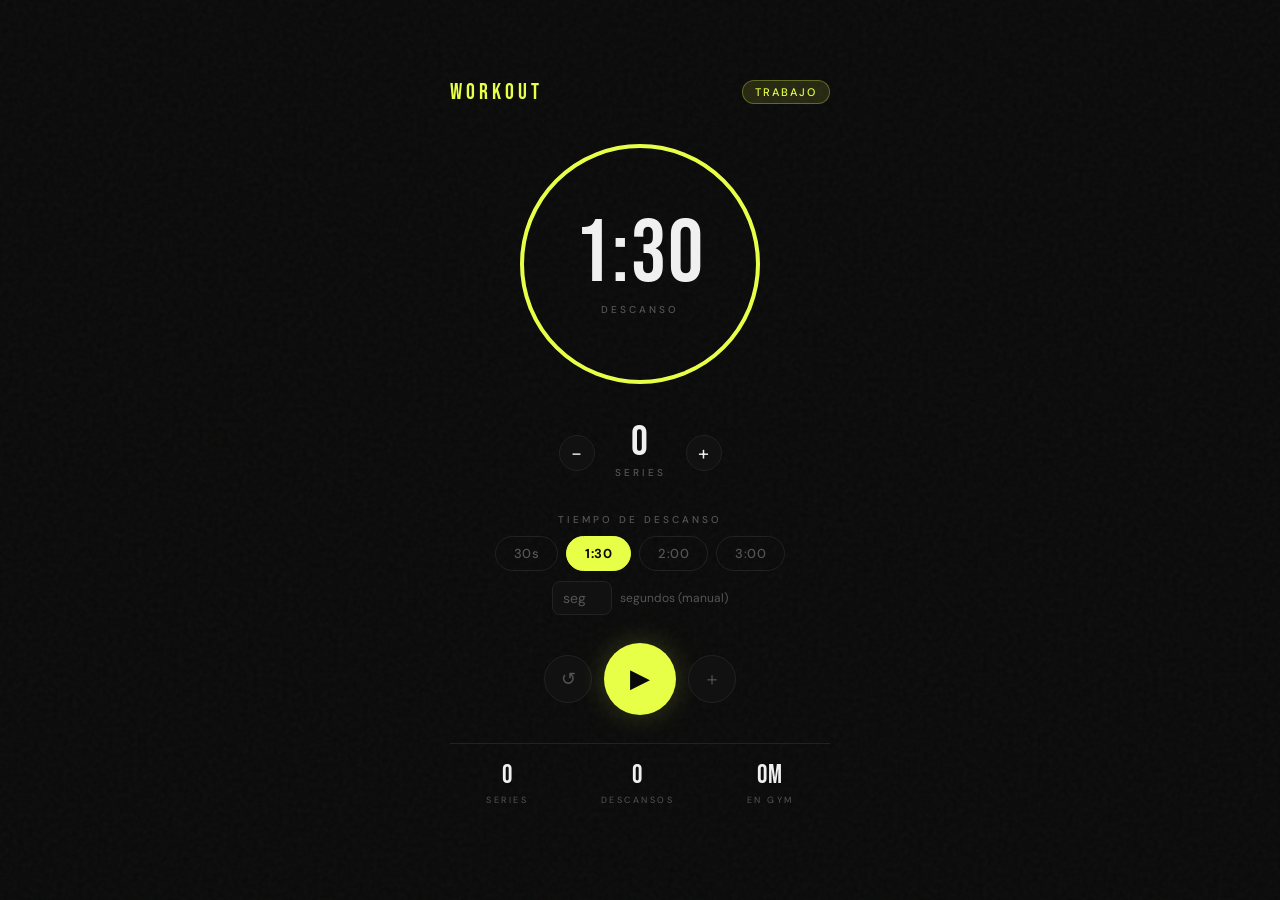
==== gym-timer.html @ 2f742a0a "first commit" ====
<!DOCTYPE html>
<html lang="es">
<head>
<meta charset="UTF-8">
<meta name="viewport" content="width=device-width, initial-scale=1.0">
<title>GYM TIMER</title>
<link href="https://fonts.googleapis.com/css2?family=Bebas+Neue&family=DM+Sans:wght@300;400;500&display=swap" rel="stylesheet">
<style>
  :root {
    --bg: #0a0a0a;
    --surface: #111111;
    --border: #222222;
    --accent: #e8ff47;
    --accent-dim: #b8cc38;
    --text: #f0f0f0;
    --muted: #555555;
    --danger: #ff4747;
    --rest: #47b8ff;
  }

  * { margin: 0; padding: 0; box-sizing: border-box; }

  body {
    background: var(--bg);
    color: var(--text);
    font-family: 'DM Sans', sans-serif;
    min-height: 100vh;
    display: flex;
    flex-direction: column;
    align-items: center;
    justify-content: center;
    overflow: hidden;
    user-select: none;
  }

  /* Subtle grain overlay */
  body::before {
    content: '';
    position: fixed;
    inset: 0;
    background-image: url("data:image/svg+xml,%3Csvg viewBox='0 0 200 200' xmlns='http://www.w3.org/2000/svg'%3E%3Cfilter id='n'%3E%3CfeTurbulence type='fractalNoise' baseFrequency='0.9' numOctaves='4' stitchTiles='stitch'/%3E%3C/filter%3E%3Crect width='100%25' height='100%25' filter='url(%23n)' opacity='0.04'/%3E%3C/svg%3E");
    pointer-events: none;
    z-index: 0;
  }

  .container {
    position: relative;
    z-index: 1;
    width: 100%;
    max-width: 420px;
    padding: 24px 20px;
    display: flex;
    flex-direction: column;
    align-items: center;
    gap: 28px;
  }

  /* Header */
  .header {
    width: 100%;
    display: flex;
    align-items: center;
    justify-content: space-between;
  }

  .logo {
    font-family: 'Bebas Neue', cursive;
    font-size: 22px;
    letter-spacing: 4px;
    color: var(--accent);
  }

  .phase-badge {
    font-size: 11px;
    font-weight: 500;
    letter-spacing: 2px;
    text-transform: uppercase;
    padding: 4px 12px;
    border-radius: 20px;
    transition: all 0.3s;
  }

  .phase-badge.work {
    background: rgba(232,255,71,0.12);
    color: var(--accent);
    border: 1px solid rgba(232,255,71,0.3);
  }

  .phase-badge.rest {
    background: rgba(71,184,255,0.12);
    color: var(--rest);
    border: 1px solid rgba(71,184,255,0.3);
  }

  /* Timer ring */
  .timer-wrap {
    position: relative;
    width: 260px;
    height: 260px;
    display: flex;
    align-items: center;
    justify-content: center;
  }

  .ring-svg {
    position: absolute;
    inset: 0;
    width: 100%;
    height: 100%;
    transform: rotate(-90deg);
  }

  .ring-bg {
    fill: none;
    stroke: var(--border);
    stroke-width: 4;
  }

  .ring-progress {
    fill: none;
    stroke: var(--accent);
    stroke-width: 4;
    stroke-linecap: round;
    transition: stroke-dashoffset 0.5s linear, stroke 0.3s;
  }

  .ring-progress.rest-mode {
    stroke: var(--rest);
  }

  .timer-inner {
    display: flex;
    flex-direction: column;
    align-items: center;
    gap: 4px;
  }

  .time-display {
    font-family: 'Bebas Neue', cursive;
    font-size: 88px;
    line-height: 1;
    letter-spacing: 2px;
    color: var(--text);
    transition: color 0.3s;
  }

  .time-display.warning {
    color: var(--danger);
    animation: pulse 0.5s infinite alternate;
  }

  @keyframes pulse {
    from { opacity: 1; }
    to { opacity: 0.5; }
  }

  .time-label {
    font-size: 10px;
    letter-spacing: 3px;
    text-transform: uppercase;
    color: var(--muted);
    font-weight: 500;
  }

  /* Sets counter */
  .sets-row {
    display: flex;
    align-items: center;
    gap: 20px;
  }

  .sets-btn {
    width: 36px;
    height: 36px;
    border-radius: 50%;
    border: 1px solid var(--border);
    background: var(--surface);
    color: var(--text);
    font-size: 20px;
    cursor: pointer;
    display: flex;
    align-items: center;
    justify-content: center;
    transition: all 0.15s;
    line-height: 1;
    font-family: 'DM Sans', sans-serif;
  }

  .sets-btn:hover {
    border-color: var(--accent);
    color: var(--accent);
  }

  .sets-info {
    display: flex;
    flex-direction: column;
    align-items: center;
    gap: 2px;
  }

  .sets-display {
    font-family: 'Bebas Neue', cursive;
    font-size: 42px;
    line-height: 1;
    letter-spacing: 2px;
  }

  .sets-label {
    font-size: 10px;
    letter-spacing: 3px;
    text-transform: uppercase;
    color: var(--muted);
    font-weight: 500;
  }

  .sets-dots {
    display: flex;
    gap: 6px;
    margin-top: 4px;
  }

  .dot {
    width: 8px;
    height: 8px;
    border-radius: 50%;
    background: var(--border);
    transition: all 0.2s;
  }

  .dot.done {
    background: var(--accent);
  }

  /* Duration selector */
  .duration-section {
    width: 100%;
    display: flex;
    flex-direction: column;
    gap: 10px;
  }

  .section-label {
    font-size: 10px;
    letter-spacing: 3px;
    text-transform: uppercase;
    color: var(--muted);
    font-weight: 500;
    text-align: center;
  }

  .duration-pills {
    display: flex;
    gap: 8px;
    justify-content: center;
    flex-wrap: wrap;
  }

  .pill {
    padding: 8px 18px;
    border-radius: 30px;
    border: 1px solid var(--border);
    background: transparent;
    color: var(--muted);
    font-family: 'DM Sans', sans-serif;
    font-size: 13px;
    font-weight: 500;
    cursor: pointer;
    transition: all 0.15s;
    letter-spacing: 0.5px;
  }

  .pill:hover {
    border-color: var(--accent);
    color: var(--accent);
  }

  .pill.active {
    background: var(--accent);
    border-color: var(--accent);
    color: #0a0a0a;
    font-weight: 700;
  }

  /* Custom input */
  .custom-row {
    display: flex;
    align-items: center;
    gap: 8px;
    justify-content: center;
  }

  .custom-input {
    width: 60px;
    background: var(--surface);
    border: 1px solid var(--border);
    border-radius: 8px;
    color: var(--text);
    font-family: 'DM Sans', sans-serif;
    font-size: 14px;
    padding: 7px 10px;
    text-align: center;
    outline: none;
    transition: border-color 0.2s;
  }

  .custom-input:focus {
    border-color: var(--accent);
  }

  .custom-input::placeholder {
    color: var(--muted);
  }

  .custom-label {
    font-size: 12px;
    color: var(--muted);
  }

  /* Main controls */
  .controls {
    display: flex;
    gap: 12px;
    align-items: center;
  }

  .btn-main {
    width: 72px;
    height: 72px;
    border-radius: 50%;
    border: none;
    background: var(--accent);
    color: #0a0a0a;
    font-size: 26px;
    cursor: pointer;
    display: flex;
    align-items: center;
    justify-content: center;
    transition: all 0.15s;
    box-shadow: 0 0 28px rgba(232,255,71,0.2);
  }

  .btn-main:hover {
    transform: scale(1.06);
    box-shadow: 0 0 40px rgba(232,255,71,0.35);
  }

  .btn-main:active {
    transform: scale(0.96);
  }

  .btn-main.rest-mode {
    background: var(--rest);
    box-shadow: 0 0 28px rgba(71,184,255,0.2);
  }

  .btn-secondary {
    width: 48px;
    height: 48px;
    border-radius: 50%;
    border: 1px solid var(--border);
    background: var(--surface);
    color: var(--muted);
    font-size: 18px;
    cursor: pointer;
    display: flex;
    align-items: center;
    justify-content: center;
    transition: all 0.15s;
  }

  .btn-secondary:hover {
    border-color: var(--muted);
    color: var(--text);
  }

  /* Stats bar */
  .stats-bar {
    width: 100%;
    display: flex;
    justify-content: space-around;
    padding: 16px 0;
    border-top: 1px solid var(--border);
  }

  .stat {
    display: flex;
    flex-direction: column;
    align-items: center;
    gap: 3px;
  }

  .stat-value {
    font-family: 'Bebas Neue', cursive;
    font-size: 26px;
    letter-spacing: 1px;
  }

  .stat-label {
    font-size: 9px;
    letter-spacing: 2.5px;
    text-transform: uppercase;
    color: var(--muted);
  }

  /* Flash overlay */
  .flash {
    position: fixed;
    inset: 0;
    background: var(--accent);
    opacity: 0;
    pointer-events: none;
    z-index: 999;
    transition: opacity 0.1s;
  }

  .flash.active {
    animation: flashAnim 0.6s ease-out forwards;
  }

  @keyframes flashAnim {
    0%   { opacity: 0.25; }
    100% { opacity: 0; }
  }

  /* Completed overlay */
  .complete-toast {
    position: fixed;
    bottom: 32px;
    left: 50%;
    transform: translateX(-50%) translateY(80px);
    background: var(--accent);
    color: #0a0a0a;
    font-family: 'Bebas Neue', cursive;
    font-size: 16px;
    letter-spacing: 3px;
    padding: 12px 28px;
    border-radius: 30px;
    z-index: 100;
    transition: transform 0.35s cubic-bezier(0.34,1.56,0.64,1);
    pointer-events: none;
  }

  .complete-toast.show {
    transform: translateX(-50%) translateY(0);
  }
</style>
</head>
<body>

<div class="flash" id="flash"></div>
<div class="complete-toast" id="toast">¡SERIE COMPLETADA!</div>

<div class="container">

  <div class="header">
    <div class="logo">WORKOUT</div>
    <div class="phase-badge work" id="phaseBadge">TRABAJO</div>
  </div>

  <!-- Timer ring -->
  <div class="timer-wrap">
    <svg class="ring-svg" viewBox="0 0 260 260">
      <circle class="ring-bg" cx="130" cy="130" r="118"/>
      <circle class="ring-progress" id="ringProgress" cx="130" cy="130" r="118"
        stroke-dasharray="741.4"
        stroke-dashoffset="0"/>
    </svg>
    <div class="timer-inner">
      <div class="time-display" id="timeDisplay">1:30</div>
      <div class="time-label" id="timeLabel">DESCANSO</div>
    </div>
  </div>

  <!-- Sets -->
  <div class="sets-row">
    <button class="sets-btn" id="setsDown">−</button>
    <div class="sets-info">
      <div class="sets-display" id="setsDisplay">0</div>
      <div class="sets-label">SERIES</div>
      <div class="sets-dots" id="setsDots"></div>
    </div>
    <button class="sets-btn" id="setsUp">+</button>
  </div>

  <!-- Duration -->
  <div class="duration-section">
    <div class="section-label">Tiempo de descanso</div>
    <div class="duration-pills" id="pills">
      <button class="pill" data-val="30">30s</button>
      <button class="pill active" data-val="90">1:30</button>
      <button class="pill" data-val="120">2:00</button>
      <button class="pill" data-val="180">3:00</button>
    </div>
    <div class="custom-row">
      <input class="custom-input" id="customInput" type="number" min="5" max="600" placeholder="seg"/>
      <span class="custom-label">segundos (manual)</span>
    </div>
  </div>

  <!-- Controls -->
  <div class="controls">
    <button class="btn-secondary" id="btnReset" title="Reset">↺</button>
    <button class="btn-main" id="btnPlay">▶</button>
    <button class="btn-secondary" id="btnSet" title="Registrar serie">＋</button>
  </div>

  <!-- Stats -->
  <div class="stats-bar">
    <div class="stat">
      <div class="stat-value" id="statSets">0</div>
      <div class="stat-label">Series</div>
    </div>
    <div class="stat">
      <div class="stat-value" id="statRests">0</div>
      <div class="stat-label">Descansos</div>
    </div>
    <div class="stat">
      <div class="stat-value" id="statTime">0m</div>
      <div class="stat-label">En gym</div>
    </div>
  </div>

</div>

<script>
// ─── State ───────────────────────────────────────────────────────────────────
let restDuration = 90;       // seconds
let remaining    = 90;
let totalDuration = 90;
let running      = false;
let interval     = null;
let phase        = 'idle';   // idle | rest
let sets         = 0;
let totalRests   = 0;
let sessionStart = null;

// Ring params
const CIRCUMFERENCE = 2 * Math.PI * 118; // 741.4

// ─── Elements ────────────────────────────────────────────────────────────────
const timeDisplay  = document.getElementById('timeDisplay');
const timeLabel    = document.getElementById('timeLabel');
const ringProgress = document.getElementById('ringProgress');
const phaseBadge   = document.getElementById('phaseBadge');
const setsDisplay  = document.getElementById('setsDisplay');
const setsDots     = document.getElementById('setsDots');
const statSets     = document.getElementById('statSets');
const statRests    = document.getElementById('statRests');
const statTime     = document.getElementById('statTime');
const btnPlay      = document.getElementById('btnPlay');
const btnReset     = document.getElementById('btnReset');
const btnSet       = document.getElementById('btnSet');
const pills        = document.querySelectorAll('.pill');
const customInput  = document.getElementById('customInput');
const flash        = document.getElementById('flash');
const toast        = document.getElementById('toast');
const setsDown     = document.getElementById('setsDown');
const setsUp       = document.getElementById('setsUp');

// ─── Helpers ─────────────────────────────────────────────────────────────────
function fmtTime(s) {
  const m = Math.floor(s / 60);
  const sec = s % 60;
  return m > 0 ? `${m}:${String(sec).padStart(2,'0')}` : `${sec}`;
}

function setRing(ratio) {
  const offset = CIRCUMFERENCE * (1 - ratio);
  ringProgress.style.strokeDashoffset = offset;
}

function updateDisplay() {
  timeDisplay.textContent = fmtTime(remaining);
  // warning below 6s
  if (remaining <= 5 && running) {
    timeDisplay.classList.add('warning');
  } else {
    timeDisplay.classList.remove('warning');
  }
}

function flashScreen() {
  flash.classList.remove('active');
  void flash.offsetWidth;
  flash.classList.add('active');
}

function showToast(msg) {
  toast.textContent = msg;
  toast.classList.add('show');
  setTimeout(() => toast.classList.remove('show'), 2000);
}

function beep(type = 'end') {
  try {
    const ctx = new (window.AudioContext || window.webkitAudioContext)();
    if (type === 'end') {
      // Three short beeps
      [0, 0.18, 0.36].forEach((delay, i) => {
        const osc = ctx.createOscillator();
        const gain = ctx.createGain();
        osc.connect(gain); gain.connect(ctx.destination);
        osc.frequency.value = i === 2 ? 880 : 660;
        osc.type = 'sine';
        gain.gain.setValueAtTime(0.3, ctx.currentTime + delay);
        gain.gain.exponentialRampToValueAtTime(0.001, ctx.currentTime + delay + 0.15);
        osc.start(ctx.currentTime + delay);
        osc.stop(ctx.currentTime + delay + 0.15);
      });
    } else {
      // Single tick for set register
      const osc = ctx.createOscillator();
      const gain = ctx.createGain();
      osc.connect(gain); gain.connect(ctx.destination);
      osc.frequency.value = 1100;
      osc.type = 'sine';
      gain.gain.setValueAtTime(0.2, ctx.currentTime);
      gain.gain.exponentialRampToValueAtTime(0.001, ctx.currentTime + 0.08);
      osc.start(ctx.currentTime);
      osc.stop(ctx.currentTime + 0.08);
    }
  } catch(e) {}
}

function updateDots() {
  setsDots.innerHTML = '';
  const max = Math.min(sets, 8);
  for (let i = 0; i < max; i++) {
    const d = document.createElement('div');
    d.className = 'dot done';
    setsDots.appendChild(d);
  }
}

function updateSessionTime() {
  if (!sessionStart) { statTime.textContent = '0m'; return; }
  const mins = Math.floor((Date.now() - sessionStart) / 60000);
  statTime.textContent = mins + 'm';
}

// ─── Timer logic ─────────────────────────────────────────────────────────────
function startRest() {
  phase = 'rest';
  remaining = restDuration;
  totalDuration = restDuration;
  running = true;
  phaseBadge.textContent = 'DESCANSO';
  phaseBadge.className = 'phase-badge rest';
  timeLabel.textContent = 'DESCANSO';
  btnPlay.classList.add('rest-mode');
  ringProgress.classList.add('rest-mode');
  btnPlay.textContent = '⏸';
  setRing(1);
  clearInterval(interval);
  interval = setInterval(tick, 1000);
}

function tick() {
  remaining--;
  updateDisplay();
  setRing(remaining / totalDuration);
  if (remaining <= 0) {
    clearInterval(interval);
    running = false;
    phase = 'idle';
    totalRests++;
    statRests.textContent = totalRests;
    beep('end');
    flashScreen();
    showToast('¡A TRABAJAR!');
    phaseBadge.textContent = 'TRABAJO';
    phaseBadge.className = 'phase-badge work';
    timeLabel.textContent = 'DESCANSO';
    btnPlay.classList.remove('rest-mode');
    ringProgress.classList.remove('rest-mode');
    btnPlay.textContent = '▶';
    remaining = restDuration;
    updateDisplay();
    setRing(1);
  }
}

function pauseResume() {
  if (phase === 'idle' && !running) {
    // Start rest
    if (!sessionStart) sessionStart = Date.now();
    startRest();
    return;
  }
  if (running) {
    clearInterval(interval);
    running = false;
    btnPlay.textContent = '▶';
  } else {
    running = true;
    btnPlay.textContent = '⏸';
    interval = setInterval(tick, 1000);
  }
}

function reset() {
  clearInterval(interval);
  running = false;
  phase = 'idle';
  remaining = restDuration;
  totalDuration = restDuration;
  updateDisplay();
  setRing(1);
  phaseBadge.textContent = 'TRABAJO';
  phaseBadge.className = 'phase-badge work';
  timeLabel.textContent = 'DESCANSO';
  btnPlay.classList.remove('rest-mode');
  ringProgress.classList.remove('rest-mode');
  btnPlay.textContent = '▶';
  timeDisplay.classList.remove('warning');
}

function registerSet() {
  if (!sessionStart) sessionStart = Date.now();
  sets++;
  setsDisplay.textContent = sets;
  statSets.textContent = sets;
  updateDots();
  beep('set');
  showToast('¡SERIE COMPLETADA!');
  // Auto-start rest
  startRest();
}

// ─── Duration selection ───────────────────────────────────────────────────────
pills.forEach(p => {
  p.addEventListener('click', () => {
    pills.forEach(x => x.classList.remove('active'));
    p.classList.add('active');
    restDuration = parseInt(p.dataset.val);
    customInput.value = '';
    if (!running) {
      remaining = restDuration;
      totalDuration = restDuration;
      updateDisplay();
      setRing(1);
    }
  });
});

customInput.addEventListener('input', () => {
  const v = parseInt(customInput.value);
  if (v >= 5 && v <= 600) {
    pills.forEach(x => x.classList.remove('active'));
    restDuration = v;
    if (!running) {
      remaining = restDuration;
      totalDuration = restDuration;
      updateDisplay();
      setRing(1);
    }
  }
});

// ─── Manual set counter ───────────────────────────────────────────────────────
setsDown.addEventListener('click', () => {
  if (sets > 0) {
    sets--;
    setsDisplay.textContent = sets;
    statSets.textContent = sets;
    updateDots();
  }
});

setsUp.addEventListener('click', () => {
  sets++;
  setsDisplay.textContent = sets;
  statSets.textContent = sets;
  updateDots();
});

// ─── Button listeners ─────────────────────────────────────────────────────────
btnPlay.addEventListener('click', pauseResume);
btnReset.addEventListener('click', reset);
btnSet.addEventListener('click', registerSet);

// Update session time every minute
setInterval(updateSessionTime, 30000);

// ─── Init ─────────────────────────────────────────────────────────────────────
updateDisplay();
setRing(1);
</script>
</body>
</html>
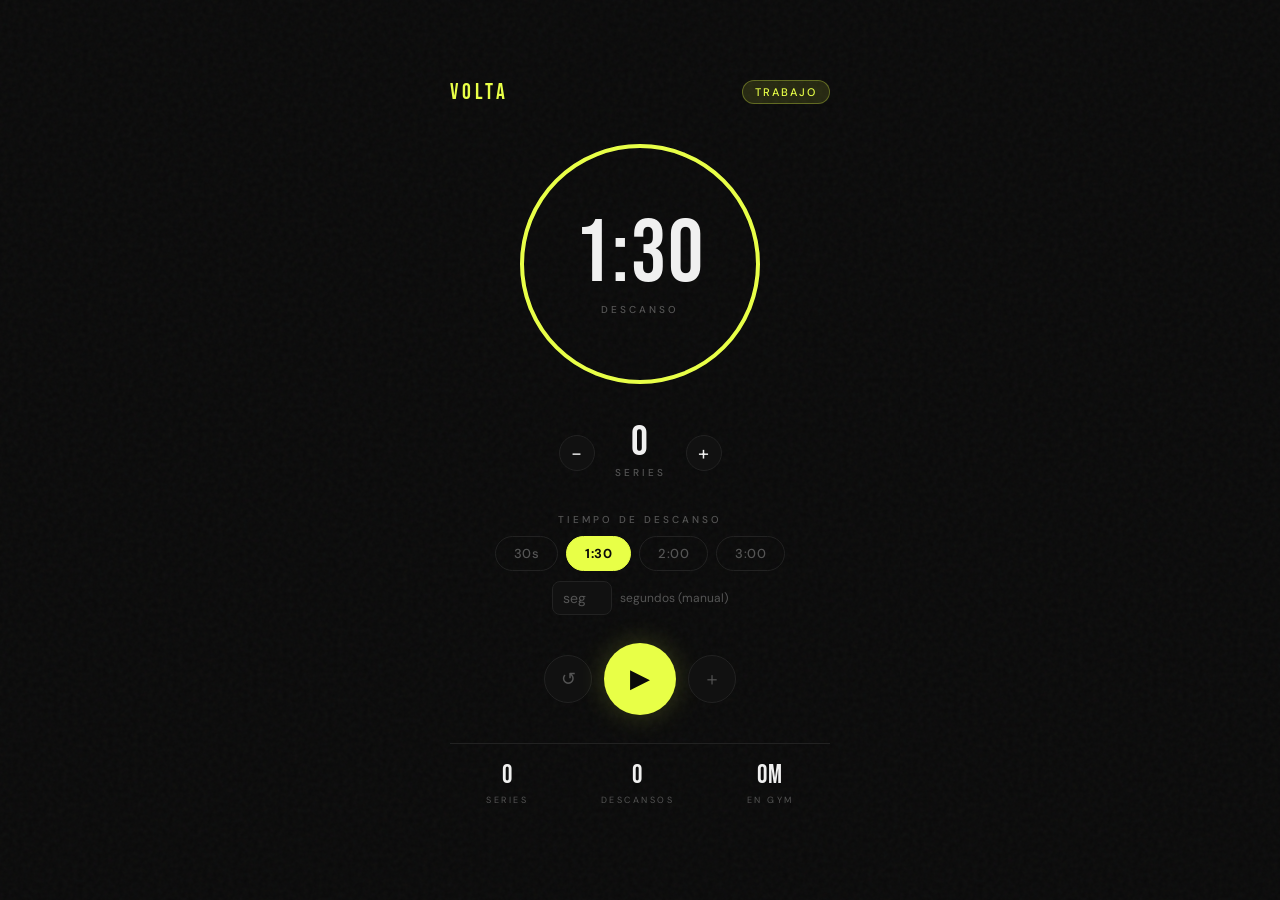
==== commit bdbf8677: "vibración, legibilidad, nombre VOLTA, ícono" ====
--- a/gym-timer.html
+++ b/gym-timer.html
@@ -3,7 +3,7 @@
 <head>
 <meta charset="UTF-8">
 <meta name="viewport" content="width=device-width, initial-scale=1.0">
-<title>GYM TIMER</title>
+<title>VOLTA</title>
 <link href="https://fonts.googleapis.com/css2?family=Bebas+Neue&family=DM+Sans:wght@300;400;500&display=swap" rel="stylesheet">
 <style>
   :root {
@@ -453,7 +453,7 @@
 <div class="container">
 
   <div class="header">
-    <div class="logo">WORKOUT</div>
+    <div class="logo">VOLTA</div>
     <div class="phase-badge work" id="phaseBadge">TRABAJO</div>
   </div>
 
